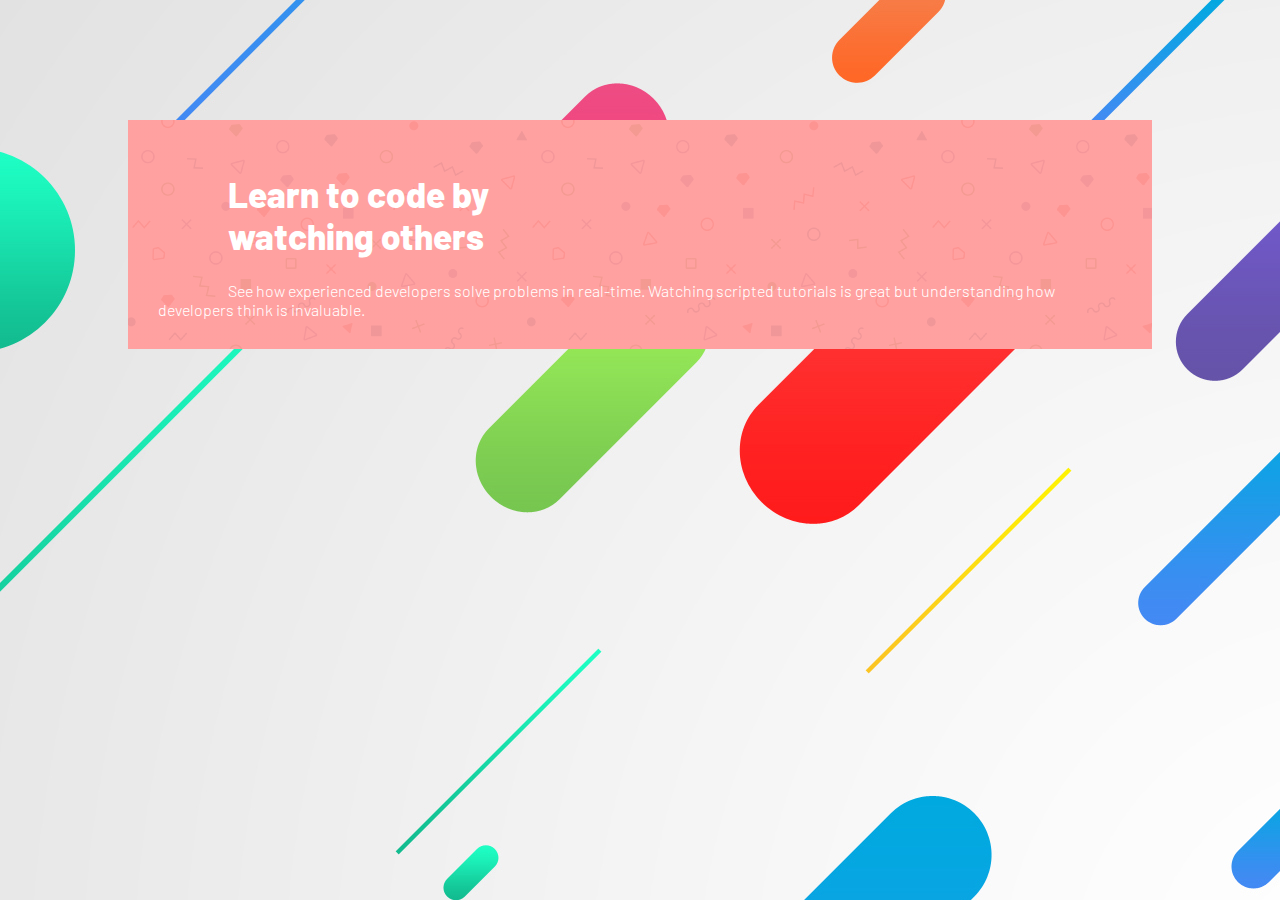
==== index.html @ 25754ddc "my first commit" ====
<!DOCTYPE html>
<html lang="en">
  <head>
    <meta charset="UTF-8" />
    <meta http-equiv="X-UA-Compatible" content="IE=edge" />
    <meta name="viewport" content="width=device-width, initial-scale=1.0" />
    <link rel="preconnect" href="https://fonts.googleapis.com" />
    <link rel="preconnect" href="https://fonts.gstatic.com" crossorigin />
    <link
      href="https://fonts.googleapis.com/css2?family=Barlow:wght@400;500;600;800&display=swap"
      rel="stylesheet"
    />
    <link rel="stylesheet" href="main.css" />
    <title>Learn To Code</title>
  </head>
  <body>
    <section id="container">
      <h1 id="text-head">
        Learn to code by <br />
        watching others
      </h1>
      <span id="text-body">
        See how experienced developers solve problems in real-time. Watching
        scripted tutorials is great but understanding how developers think is
        invaluable.
      </span>
    </section>
  </body>
</html>
---- main.css ----
body {
  font-family: "Barlow", sans-serif;
  background-image: url(images/OQCI8I0.jpg);
}

#container {
  background: linear-gradient(
      rgba(255, 121, 120, 0.7),
      rgba(255, 121, 120, 0.7)
    ),
    url(images/memphis-colorful.png);
  padding: 30px;
  margin: 120px;
}

#text-head,
#text-body {
  margin-left: 70px;
}

#text-head {
  color: white;
  font-weight: 750;
  font-size: 35px;
}

#text-body {
  color: white;
  font-weight: 300;
}
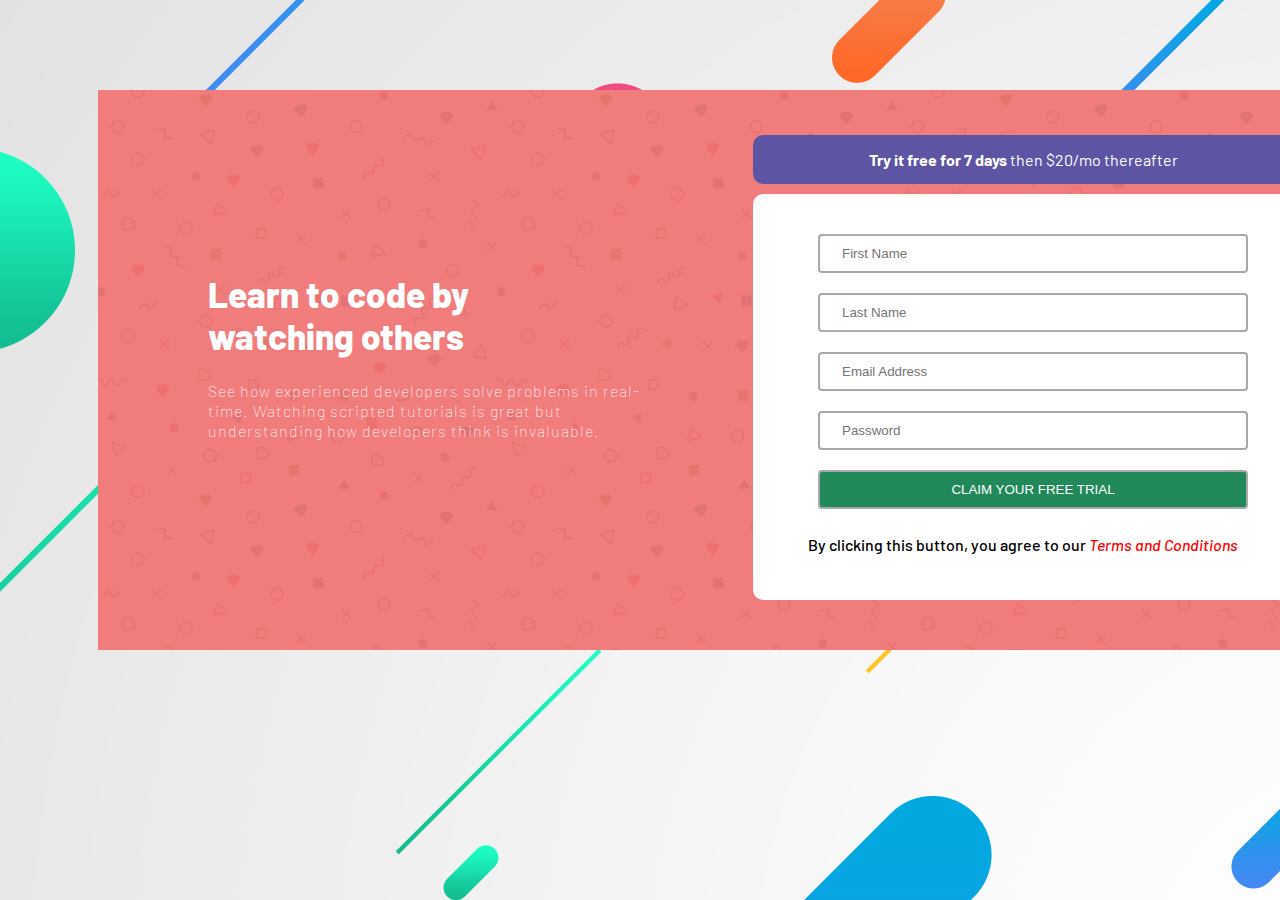
==== commit b7f2a8b6: "more styling added" ====
--- a/index.html
+++ b/index.html
@@ -15,15 +15,59 @@
   </head>
   <body>
     <section id="container">
-      <h1 id="text-head">
-        Learn to code by <br />
-        watching others
-      </h1>
-      <span id="text-body">
-        See how experienced developers solve problems in real-time. Watching
-        scripted tutorials is great but understanding how developers think is
-        invaluable.
-      </span>
+      <div class="grid-container">
+        <div class="grid-item grid-item-1">
+          <h1 id="text-head">
+            Learn to code by <br />
+            watching others
+          </h1>
+          <span id="text-body">
+            <div class="container info">
+              See how experienced developers solve problems in real-time.
+              Watching scripted tutorials is great but understanding how
+              developers think is invaluable.
+            </div>
+          </span>
+        </div>
+        <div class="grid-item grid-item-2">
+          <div class="free-trial-text">
+            <b>Try it free for 7 days</b> then $20/mo thereafter
+          </div>
+          <div class="container form-container">
+            <form class="form">
+              <input
+                type="text"
+                placeholder="First Name"
+                required
+                minlength="3"
+                maxlength="40"
+              />
+              <br />
+              <input
+                type="text"
+                placeholder="Last Name"
+                required
+                minlength="3"
+                maxlength="40"
+              />
+              <br />
+              <input type="email" placeholder="Email Address" required /> <br />
+              <input
+                type="password"
+                placeholder="Password"
+                pattern="^(?=.*\d)(?=.*[a-z])(?=.*[A-Z])(?=.*[a-zA-Z]).{8,}$"
+                required
+              />
+              <br />
+              <button id="submit">CLAIM YOUR FREE TRIAL</button>
+              <p class="terms">
+                By clicking this button, you agree to our
+                <a href="https://google.com" target="_blank">Terms and Conditions</a>
+              </p>
+            </form>
+          </div>
+        </div>
+      </div>
     </section>
   </body>
 </html>
--- a/main.css
+++ b/main.css
@@ -4,20 +4,31 @@
 }
 
 #container {
-  background: linear-gradient(
-      rgba(255, 121, 120, 0.7),
-      rgba(255, 121, 120, 0.7)
-    ),
+  width: 1250px;
+  height: 500px;
+  background: linear-gradient(rgba(234, 69, 68, 0.7), rgba(234, 69, 68, 0.7)),
     url(images/memphis-colorful.png);
   padding: 30px;
-  margin: 120px;
+  margin: 90px;
 }
 
-#text-head,
-#text-body {
-  margin-left: 70px;
+.grid-container {
+  display: grid;
+  grid-template-columns: 2fr 2fr;
+  margin: 5px;
 }
 
+.grid-item-1 {
+  padding-right: 75px;
+  margin-top: 125px;
+  justify-content: center;
+  padding-left: 75px;
+}
+
+.grid-item-2 {
+  justify-content: center;
+  margin-top: 10px;
+}
 #text-head {
   color: white;
   font-weight: 750;
@@ -28,3 +39,65 @@
   color: white;
   font-weight: 300;
 }
+
+.info {
+  line-height: 20px;
+  font-weight: 50;
+  letter-spacing: 1px;
+}
+
+.free-trial-text {
+  color: white;
+  background-color: #5d54a3;
+  text-align: center;
+  padding-top: 15px;
+  padding-bottom: 15px;
+  border-radius: 10px;
+  margin-bottom: 10px;
+  margin-right: 80px;
+}
+
+.form-container {
+  background-color: white;
+  justify-content: center;
+  display: flex;
+  border-radius: 10px;
+  padding: 30px;
+  margin-right: 80px;
+}
+
+input,
+button {
+  width: 100%;
+  padding: 10px 22px;
+  margin: 10px;
+  border: 2px solid darkgray;
+  border-radius: 4px;
+  box-sizing: border-box;
+}
+
+input[type="text"]:focus,
+input[type="email"]:focus,
+input[type="password"]:focus {
+  border: 3px solid #abd1f3;
+}
+
+#submit {
+  background-color: #208859;
+  color: white;
+  text-align: center;
+  width: 100%;
+  box-sizing: border-box;
+  /* padding: 10px 22px; */
+}
+
+a {
+  text-decoration: none;
+  color: red;
+  font-style: italic;
+}
+
+.terms {
+  text-align: center;
+  font-weight: 500;
+}
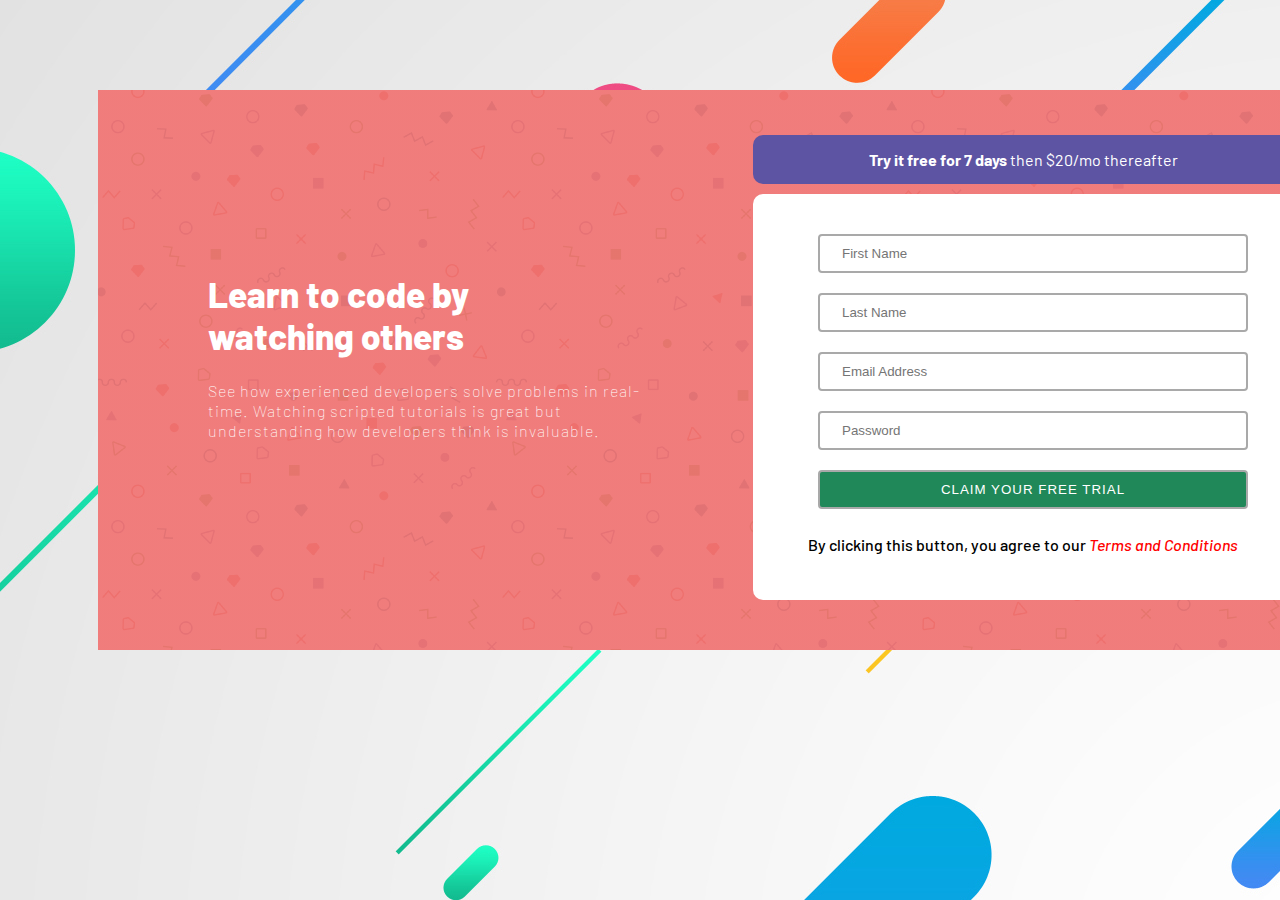
==== commit b297ac8f: "email validation" ====
--- a/index.html
+++ b/index.html
@@ -51,7 +51,8 @@
                 maxlength="40"
               />
               <br />
-              <input type="email" placeholder="Email Address" required /> <br />
+              <input type="email" placeholder="Email Address" required />
+              <br />
               <input
                 type="password"
                 placeholder="Password"
@@ -62,7 +63,9 @@
               <button id="submit">CLAIM YOUR FREE TRIAL</button>
               <p class="terms">
                 By clicking this button, you agree to our
-                <a href="https://google.com" target="_blank">Terms and Conditions</a>
+                <a href="https://google.com" target="_blank"
+                  >Terms and Conditions</a
+                >
               </p>
             </form>
           </div>
--- a/main.css
+++ b/main.css
@@ -88,7 +88,7 @@
   text-align: center;
   width: 100%;
   box-sizing: border-box;
-  /* padding: 10px 22px; */
+  letter-spacing: 1px;
 }
 
 a {
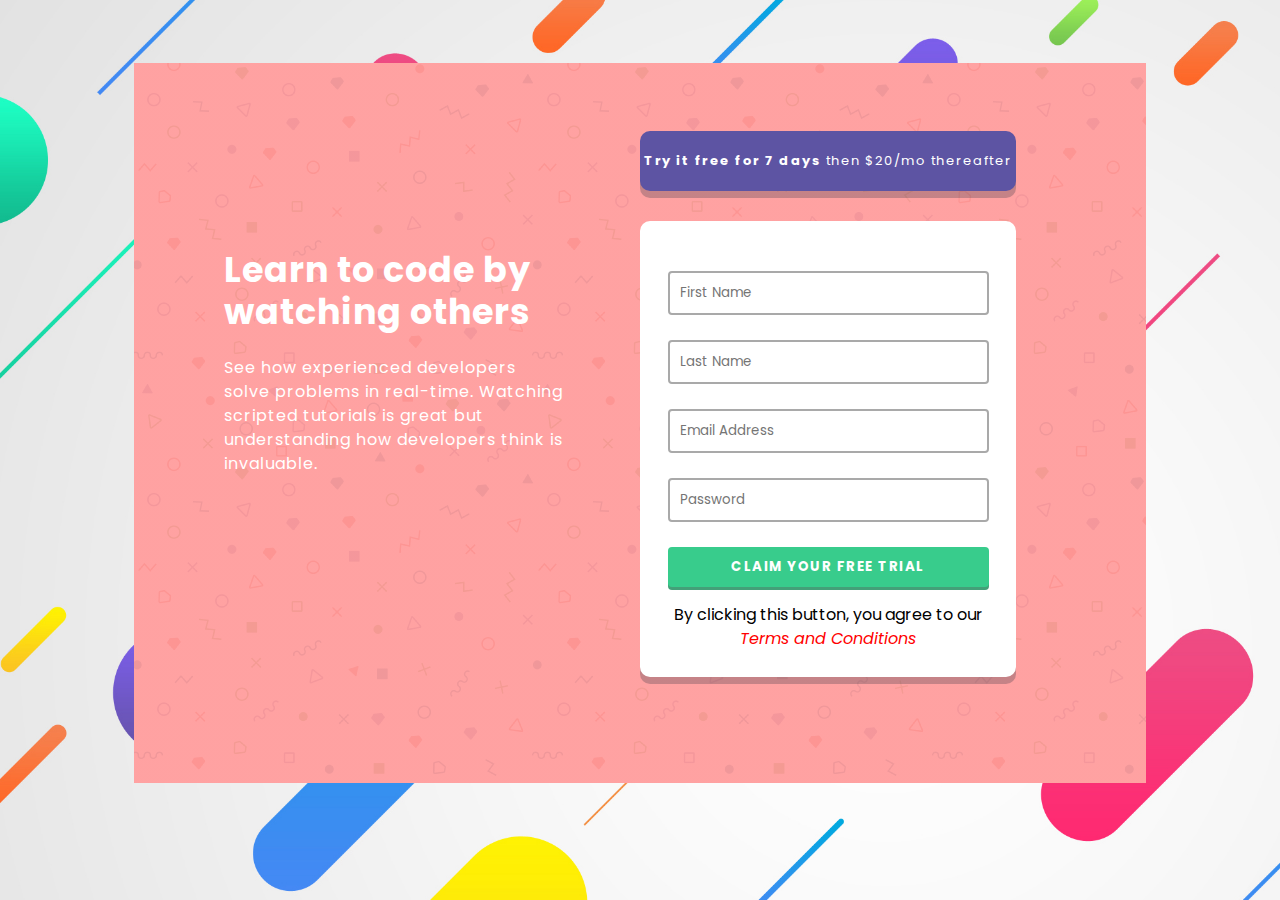
==== commit c70d0ca9: "adjusted the colors used in the design" ====
--- a/index.html
+++ b/index.html
@@ -7,7 +7,7 @@
     <link rel="preconnect" href="https://fonts.googleapis.com" />
     <link rel="preconnect" href="https://fonts.gstatic.com" crossorigin />
     <link
-      href="https://fonts.googleapis.com/css2?family=Barlow:wght@400;500;600;800&display=swap"
+      href="https://fonts.googleapis.com/css2?family=Poppins:wght@400;500;600;700&display=swap"
       rel="stylesheet"
     />
     <link rel="stylesheet" href="main.css" />
--- a/main.css
+++ b/main.css
@@ -1,15 +1,22 @@
+* {
+  font-family: "Poppins", sans-serif;
+  box-sizing: border-box;
+}
+
 body {
-  font-family: "Barlow", sans-serif;
   background-image: url(images/OQCI8I0.jpg);
+  background-size: cover;
+  height: 80vh;
 }
 
 #container {
-  width: 1250px;
-  height: 500px;
-  background: linear-gradient(rgba(234, 69, 68, 0.7), rgba(234, 69, 68, 0.7)),
+  width: 80%;
+  height: 100%;
+  background: linear-gradient(rgba(255, 122, 122, 0.7), rgba(255 122, 122, 0.7)),
     url(images/memphis-colorful.png);
   padding: 30px;
-  margin: 90px;
+  margin: auto;
+  margin-top: 5%;
 }
 
 .grid-container {
@@ -20,19 +27,21 @@
 
 .grid-item-1 {
   padding-right: 75px;
-  margin-top: 125px;
+  margin-top: 27%;
   justify-content: center;
-  padding-left: 75px;
+  padding-left: 55px;
 }
 
 .grid-item-2 {
-  justify-content: center;
-  margin-top: 10px;
-}
+  margin-top: 7%;
+}
+
 #text-head {
   color: white;
-  font-weight: 750;
+  font-weight: 650;
   font-size: 35px;
+  line-height: 1.2;
+  letter-spacing: 1px;
 }
 
 #text-body {
@@ -41,36 +50,44 @@
 }
 
 .info {
-  line-height: 20px;
-  font-weight: 50;
+  line-height: 24px;
+  font-weight: 400;
   letter-spacing: 1px;
 }
 
 .free-trial-text {
+  width: 80%;
   color: white;
   background-color: #5d54a3;
   text-align: center;
-  padding-top: 15px;
-  padding-bottom: 15px;
+  padding: 20px 0px;
   border-radius: 10px;
-  margin-bottom: 10px;
-  margin-right: 80px;
+  margin: 0 0 30px 0;
+  letter-spacing: 1.5px;
+  font-size: small;
+  box-shadow: 0 7px rgba(62, 60, 73, 0.3);
 }
 
 .form-container {
+  width: 80%;
   background-color: white;
   justify-content: center;
   display: flex;
   border-radius: 10px;
-  padding: 30px;
-  margin-right: 80px;
+  padding: 10px 10px 10px;
+  box-shadow: 0 7px rgba(62, 60, 73, 0.3);
+}
+
+.form {
+  display: grid;
+  place-items: center;
+  margin: 40px 0 0 0;
 }
 
 input,
 button {
-  width: 100%;
-  padding: 10px 22px;
-  margin: 10px;
+  width: 90%;
+  padding: 10px;
   border: 2px solid darkgray;
   border-radius: 4px;
   box-sizing: border-box;
@@ -83,12 +100,20 @@
 }
 
 #submit {
-  background-color: #208859;
+  background-color: #38cc8c;
   color: white;
   text-align: center;
-  width: 100%;
+  width: 90%;
   box-sizing: border-box;
-  letter-spacing: 1px;
+  letter-spacing: 1.5px;
+  font-weight: bold;
+  cursor: pointer;
+  border: none;
+  box-shadow: 0 3px rgba(20, 136, 86, 0.8);
+}
+
+#submit:hover {
+  color: rgba(211, 230, 221, 0.87);
 }
 
 a {
@@ -99,5 +124,163 @@
 
 .terms {
   text-align: center;
-  font-weight: 500;
-}
+  font-weight: 400;
+  line-height: 1.5;
+}
+
+@media (max-width: 768px) /* and (min-aspect-ratio: 7/4) */ {
+  * {
+    background-image: none;
+    box-sizing: border-box;
+  }
+
+  body {
+    background: linear-gradient(
+        rgba(255, 122, 122, 0.7),
+        rgba(255 122, 122, 0.7)
+      ),
+      url(images/memphis-colorful.png);
+  }
+
+  #container {
+    width: 100vw;
+    height: 100vh;
+    padding: 0;
+    margin: 0;
+  }
+
+  .grid-container {
+    display: grid;
+    margin: 10px;
+    grid-template-columns: 2fr;
+  }
+
+  .grid-item-1 {
+    margin: 75px 0px 40px;
+    text-align: center;
+    padding-right: 0;
+    place-items: center;
+    padding-left: 0;
+  }
+
+  .grid-item-2 {
+    margin: 50px;
+  }
+
+  #text-head {
+    font-weight: 900;
+    font-size: 30px;
+    letter-spacing: 1px;
+    line-height: 42px;
+  }
+
+  #text-body {
+    font-size: 20px;
+    font-weight: lighter;
+  }
+
+  .info {
+    margin: 15px;
+    line-height: 27px;
+  }
+
+  .free-trial-text {
+    text-align: center;
+    margin-bottom: 35px;
+    margin-right: 0;
+    padding: 22px;
+    width: 100%;
+  }
+
+  .form-container {
+    margin-right: 0;
+    padding: 20px;
+    display: block;
+    width: 100%;
+  }
+
+  input,
+  button {
+    width: 95%;
+    box-sizing: border-box;
+    margin-bottom: 15px;
+    padding: 15px;
+  }
+
+  #submit {
+    width: 95%;
+  }
+}
+
+@media (max-width: 480px) and (orientation: portrait) {
+  * {
+    background-image: none;
+  }
+
+  body {
+    background: linear-gradient(
+        rgba(255, 122, 122, 0.7),
+        rgba(255 122, 122, 0.7)
+      ),
+      url(images/memphis-colorful.png);
+  }
+
+  #container {
+    width: 460px;
+    height: 500px;
+    padding: 0;
+    margin: 0;
+  }
+
+  .grid-container {
+    display: grid;
+    margin: 10px;
+    grid-template-columns: 2fr;
+  }
+
+  .grid-item-1 {
+    margin: 75px 0px 20px;
+    text-align: center;
+    /* font-weight: 600; */
+    padding-right: 0;
+    justify-content: center;
+    padding-left: 0;
+  }
+
+  #text-head {
+    font-weight: 900;
+    font-size: 30px;
+    letter-spacing: 0.5px;
+    line-height: 35px;
+  }
+
+  #text-body {
+    font-weight: 400;
+  }
+
+  .info {
+    line-height: 25px;
+    letter-spacing: 1px;
+  }
+
+  .free-trial-text {
+    text-align: center;
+    margin-bottom: 35px;
+    margin-right: 0;
+    width: 100%;
+  }
+
+  .form-container {
+    margin-right: 0;
+    width: 100%;
+  }
+
+  input,
+  button {
+    width: 95%;
+  }
+
+  #submit {
+    width: 95%;
+  }
+}
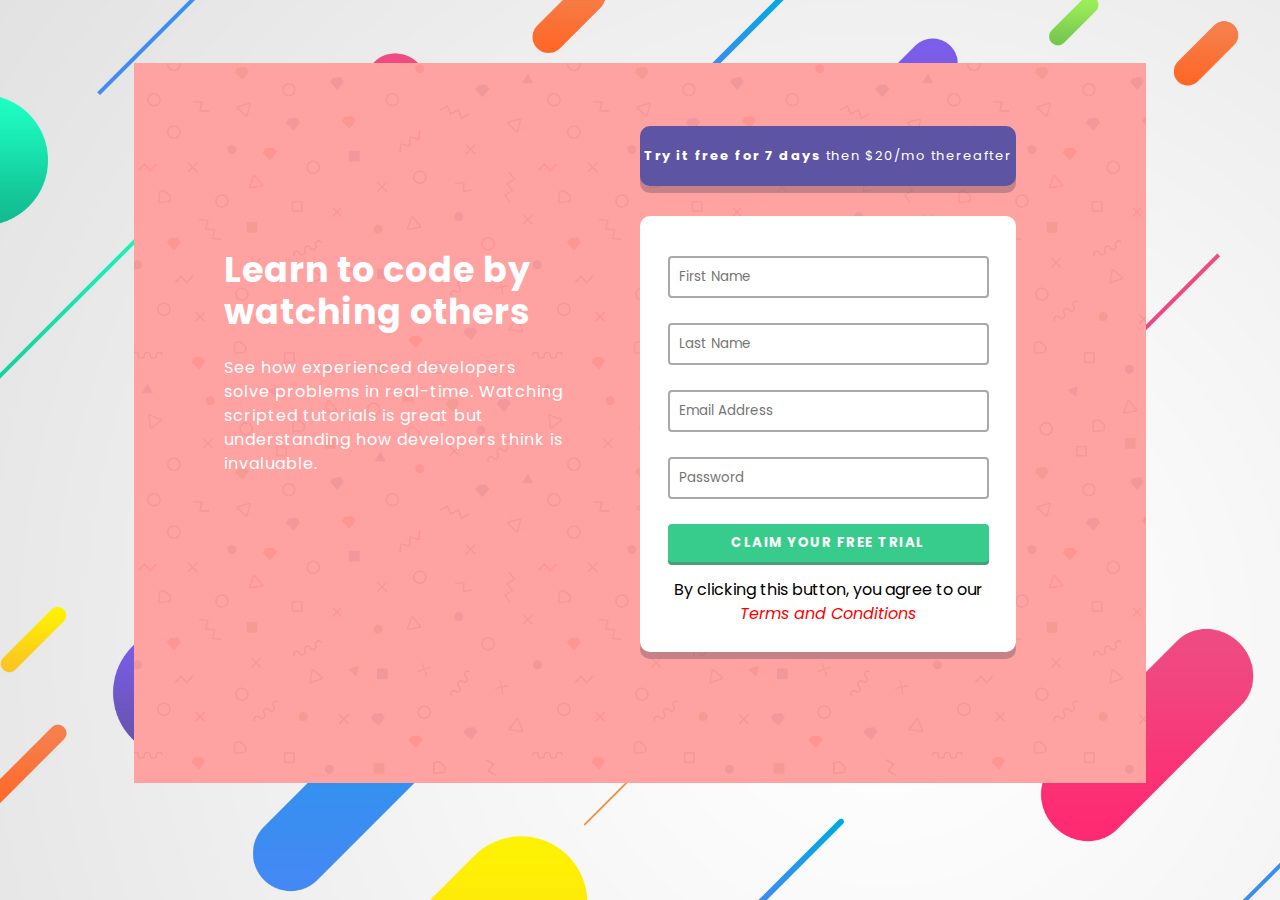
==== commit a93e187e: "validated form using JavaScript" ====
--- a/index.html
+++ b/index.html
@@ -34,33 +34,45 @@
             <b>Try it free for 7 days</b> then $20/mo thereafter
           </div>
           <div class="container form-container">
-            <form class="form">
+            <form
+              id="form"
+              class="form"
+              onsubmit="return validate()"
+              action="message.html"
+            >
               <input
+                id="firstName"
+                name="firstName"
                 type="text"
                 placeholder="First Name"
-                required
-                minlength="3"
-                maxlength="40"
               />
+              <div id="firstName_error">First Name cannot be empty</div>
               <br />
               <input
+                id="lastName"
+                name="lastName"
                 type="text"
                 placeholder="Last Name"
-                required
-                minlength="3"
-                maxlength="40"
               />
-              <br />
-              <input type="email" placeholder="Email Address" required />
+              <div id="lastName_error">Last Name cannot be empty</div>
               <br />
               <input
+                id="email"
+                name="email"
+                type="email"
+                placeholder="Email Address"
+              />
+              <div id="email_error">Looks like this is not an email</div>
+              <br />
+              <input
+                id="password"
+                name="password"
                 type="password"
                 placeholder="Password"
-                pattern="^(?=.*\d)(?=.*[a-z])(?=.*[A-Z])(?=.*[a-zA-Z]).{8,}$"
-                required
               />
+              <div id="pass_error">Password cannot be empty</div>
               <br />
-              <button id="submit">CLAIM YOUR FREE TRIAL</button>
+              <button id="submit" type="submit">CLAIM YOUR FREE TRIAL</button>
               <p class="terms">
                 By clicking this button, you agree to our
                 <a href="https://google.com" target="_blank"
@@ -72,5 +84,6 @@
         </div>
       </div>
     </section>
+    <script src="script.js"></script>
   </body>
 </html>
--- a/main.css
+++ b/main.css
@@ -33,7 +33,7 @@
 }
 
 .grid-item-2 {
-  margin-top: 7%;
+  margin-top: 6%;
 }
 
 #text-head {
@@ -74,7 +74,7 @@
   justify-content: center;
   display: flex;
   border-radius: 10px;
-  padding: 10px 10px 10px;
+  padding: 0 10px 10px;
   box-shadow: 0 7px rgba(62, 60, 73, 0.3);
 }
 
@@ -87,7 +87,7 @@
 input,
 button {
   width: 90%;
-  padding: 10px;
+  padding: 9px;
   border: 2px solid darkgray;
   border-radius: 4px;
   box-sizing: border-box;
@@ -96,7 +96,7 @@
 input[type="text"]:focus,
 input[type="email"]:focus,
 input[type="password"]:focus {
-  border: 3px solid #abd1f3;
+  border: 2px solid #abd1f3;
 }
 
 #submit {
@@ -116,6 +116,21 @@
   color: rgba(211, 230, 221, 0.87);
 }
 
+.form #firstName_error,
+.form #lastName_error,
+.form #email_error,
+.form #pass_error {
+  margin: 5px -80px 0 0;
+  width: 345px;
+  font-size: 11px;
+  text-align: right;
+  padding: 0;
+  color: red;
+  font-style: italic;
+  font-weight: 500;
+  display: none;
+}
+
 a {
   text-decoration: none;
   color: red;
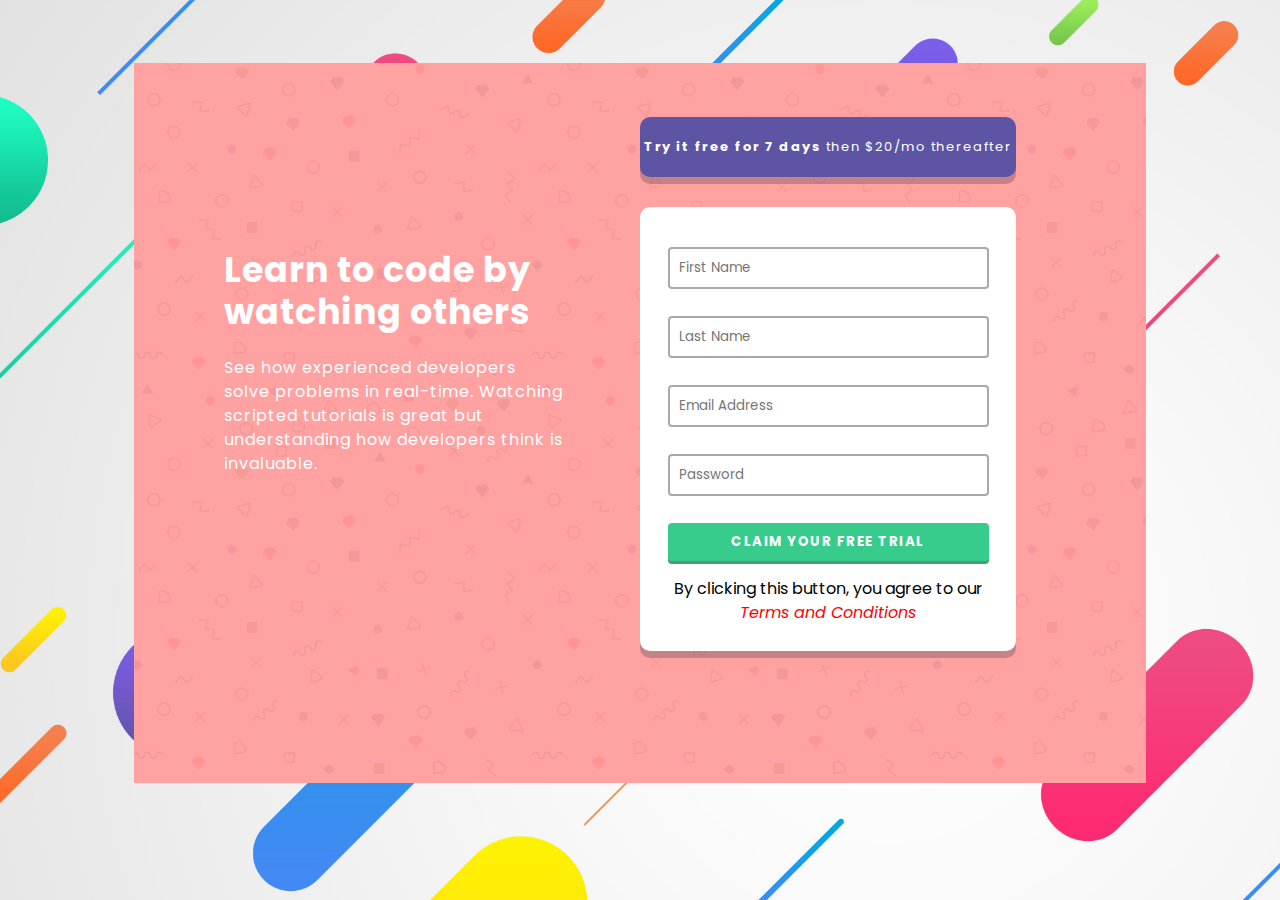
==== commit 52beb3eb: "error worked on for empty input field" ====
--- a/index.html
+++ b/index.html
@@ -34,12 +34,7 @@
             <b>Try it free for 7 days</b> then $20/mo thereafter
           </div>
           <div class="container form-container">
-            <form
-              id="form"
-              class="form"
-              onsubmit="return validate()"
-              action="message.html"
-            >
+            <form id="form" class="form" action="message.html">
               <input
                 id="firstName"
                 name="firstName"
@@ -47,7 +42,6 @@
                 placeholder="First Name"
               />
               <div id="firstName_error">First Name cannot be empty</div>
-              <br />
               <input
                 id="lastName"
                 name="lastName"
@@ -55,7 +49,6 @@
                 placeholder="Last Name"
               />
               <div id="lastName_error">Last Name cannot be empty</div>
-              <br />
               <input
                 id="email"
                 name="email"
@@ -63,7 +56,6 @@
                 placeholder="Email Address"
               />
               <div id="email_error">Looks like this is not an email</div>
-              <br />
               <input
                 id="password"
                 name="password"
@@ -71,8 +63,9 @@
                 placeholder="Password"
               />
               <div id="pass_error">Password cannot be empty</div>
-              <br />
-              <button id="submit" type="submit">CLAIM YOUR FREE TRIAL</button>
+              <button id="submit" type="submit" value="Submit">
+                CLAIM YOUR FREE TRIAL
+              </button>
               <p class="terms">
                 By clicking this button, you agree to our
                 <a href="https://google.com" target="_blank"
--- a/main.css
+++ b/main.css
@@ -33,7 +33,7 @@
 }
 
 .grid-item-2 {
-  margin-top: 6%;
+  margin-top: 4%;
 }
 
 #text-head {
@@ -91,6 +91,7 @@
   border: 2px solid darkgray;
   border-radius: 4px;
   box-sizing: border-box;
+  margin-bottom: 27px;
 }
 
 input[type="text"]:focus,
@@ -110,6 +111,7 @@
   cursor: pointer;
   border: none;
   box-shadow: 0 3px rgba(20, 136, 86, 0.8);
+  margin-bottom: 0;
 }
 
 #submit:hover {
@@ -120,7 +122,7 @@
 .form #lastName_error,
 .form #email_error,
 .form #pass_error {
-  margin: 5px -80px 0 0;
+  margin: 7px -90px 0 0;
   width: 345px;
   font-size: 11px;
   text-align: right;
@@ -218,8 +220,14 @@
   button {
     width: 95%;
     box-sizing: border-box;
-    margin-bottom: 15px;
     padding: 15px;
+  }
+
+  .form #firstName_error,
+  .form #lastName_error,
+  .form #email_error,
+  .form #pass_error {
+    margin: 7px -225px 0 0;
   }
 
   #submit {
@@ -295,6 +303,13 @@
     width: 95%;
   }
 
+  .form #firstName_error,
+  .form #lastName_error,
+  .form #email_error,
+  .form #pass_error {
+    margin: 7px 12px 0 0;
+  }
+
   #submit {
     width: 95%;
   }
